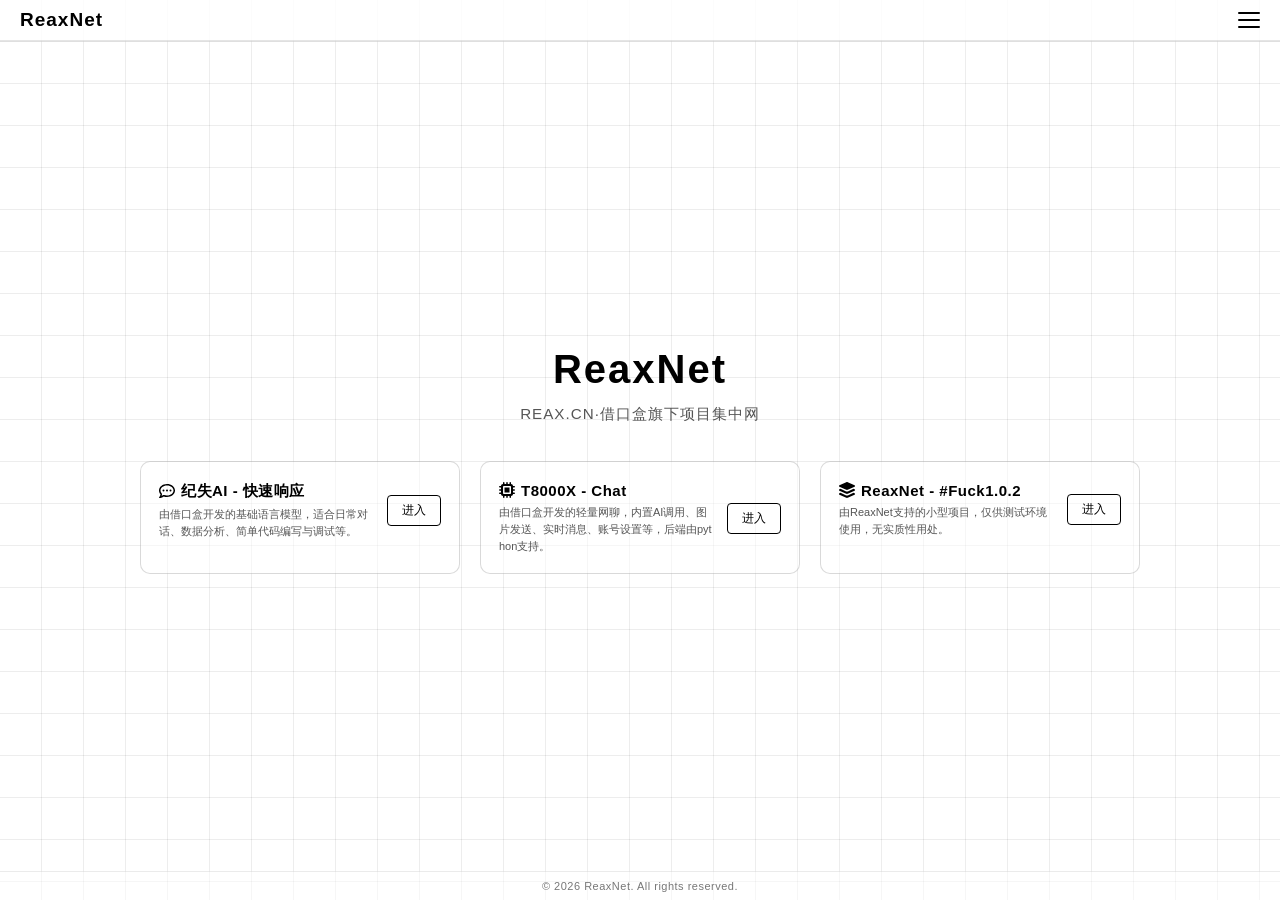
==== index.html @ e11a0709 "Add files via upload" ====
<!DOCTYPE html>
<html lang="zh-CN">
<head>
<meta charset="UTF-8">
<meta name="viewport" content="width=device-width, initial-scale=1.0">
<title>ReaxNet</title>
<link rel="stylesheet" href="style.css">
</head>
<body>

    <header>
        <nav>
            <div class="l">ReaxNet</div>
            <button class="m" aria-label="菜单">
                <span></span><span></span><span></span>
            </button>
        </nav>

        <div class="n">
            <div class="i">
                <a href="/">首页</a>
                <a href="https://ai.reax.cn">纪失AI</a>
                <a href="https://t8000x.cn">T8000X</a>
                <a href="https://fuck.reax.cn">#Fuck</a>
                <a href="https://support.reax.cn">赞助Reax项目</a>
                <a href="javascript:void(0);" onclick="IQ()">联系我们</a>
            </div>
        </div>
    </header>

    <div class="c">
        <h1>ReaxNet</h1>
        <p class="s">REAX.CN·借口盒旗下项目集中网</p>

        <div class="e">
            <div class="f">
                <div class="g"></div>
                <div class="h">
                    <div class="j">
                        <h3>
                            <img src="svg/ai.svg" class="k">
                            纪失AI - 快速响应
                        </h3>
                        <p>由借口盒开发的基础语言模型，适合日常对话、数据分析、简单代码编写与调试等。</p>
                    </div>
                    <a class="p" href="https://ai.reax.cn">进入</a>
                </div>
            </div>

            <div class="f">
                <div class="g"></div>
                <div class="h">
                    <div class="j">
                        <h3>
                            <img src="svg/chat.svg" class="k">
                            T8000X - Chat
                        </h3>
                        <p>由借口盒开发的轻量网聊，内置AI调用、图片发送、实时消息、账号设置等，后端由python支持。</p>
                    </div>
                    <a class="p" href="https://t8000x.cn">进入</a>
                </div>
            </div>

            <div class="f">
                <div class="g"></div>
                <div class="h">
                    <div class="j">
                        <h3>
                            <img src="svg/fuck.svg" class="k">
                            ReaxNet - #Fuck1.0.2
                        </h3>
                        <p>由ReaxNet支持的小型项目，仅供测试环境使用，无实质性用处。</p>
                    </div>
                    <a class="p" href="https://fuck.reax.cn">进入</a>
                </div>
            </div>
        </div>
    </div>

    <footer>
        © 2026 ReaxNet. All rights reserved.
    </footer>

    <script src="#"></script>
    <script src="Q"></script>
</body>
</html>
---- style.css ----
:root {
    --a: #000000;
    --b: #ffffff;
    --c: #555555;
    --d: #777777;
    --e: rgba(0, 0, 0, 0.07);
    --f: rgba(0, 0, 0, 0.05);
    --g: rgba(0, 0, 0, 0.08);
    --h: rgba(0, 0, 0, 0.10);
    --i: rgba(0, 0, 0, 0.15);
    --j: rgba(0, 0, 0, 0.45);
    --k: rgba(255, 255, 255, 0.50);
    --l: rgba(255, 255, 255, 0.60);
    --m: rgba(255, 255, 255, 0.62);
    --n: rgba(255, 255, 255, 0.80);
    --o: rgba(0, 0, 0, 0);

    --p: 42px;
    --q: 10px;
    --r: 1px;
    --s: 2px;
    --t: 4px;

    --u: 0.25s;
    --v: 0.4s;

    --w: 'Segoe UI', Tahoma, Geneva, Verdana, sans-serif;
}

* {
    margin: 0;
    padding: 0;
    box-sizing: border-box;
    font-family: var(--w);
    -webkit-tap-highlight-color: var(--o);
}

html { min-height: 100%; }

body {
    min-height: 100vh;
    display: flex;
    flex-direction: column;
    background-color: var(--b);
    background-image:
        linear-gradient(to right, var(--e) var(--r), transparent var(--r)),
        linear-gradient(to bottom, var(--e) var(--r), transparent var(--r));
    background-size: var(--p) var(--p);
    background-position: calc(var(--r) * -1) calc(var(--r) * -1);
    background-attachment: fixed;
    color: var(--a);
    overflow-x: hidden;
}

header {
    position: fixed;
    top: 0; left: 0; right: 0;
    z-index: 100;
}

nav {
    display: flex;
    justify-content: space-between;
    align-items: center;
    padding: 9px 20px;
    background: var(--n);
    border-bottom: var(--r) solid var(--h);
}

.l {
    font-size: 19px;
    font-weight: 600;
    letter-spacing: 1px;
    color: var(--a);
}

.m {
    background: none;
    border: none;
    cursor: pointer;
    width: 22px;
    height: 16px;
    display: flex;
    flex-direction: column;
    justify-content: space-between;
    padding: 0;
}

.m span {
    display: block;
    width: 100%;
    height: 1.8px;
    border-radius: var(--s);
    background: var(--a);
    transition: transform var(--u), opacity var(--u);
}

.m.a span:nth-child(1) { transform: translateY(7.1px) rotate(45deg); }
.m.a span:nth-child(2) { opacity: 0; }
.m.a span:nth-child(3) { transform: translateY(-7.1px) rotate(-45deg); }

.n {
    position: absolute;
    top: 100%; left: 0; right: 0;
    background: var(--l);
    border-bottom: var(--r) solid var(--h);
    display: grid;
    grid-template-rows: 0fr;
    overflow: hidden;
    transition: grid-template-rows var(--u) ease;
}

.n.a { grid-template-rows: 1fr; }

.i {
    overflow: hidden;
    display: flex;
    flex-direction: column;
    padding: 0;
    transition: padding var(--u) ease;
}

.n.a .i { padding: 3px 0; }

.n a {
    position: relative;
    display: block;
    padding: 7px 20px;
    color: var(--a);
    text-decoration: none;
    font-size: 14px;
    letter-spacing: 0.3px;
    transition: background var(--u), padding-left var(--u);
}

.n a::after {
    content: '';
    position: absolute;
    bottom: 4px; left: 20px; right: 20px;
    height: 1.5px;
    background: var(--a);
    transform: scaleX(0);
    transform-origin: left;
    transition: transform var(--u) ease;
}

.n a:hover::after,
.n a:focus::after,
.n a:active::after { transform: scaleX(1); }

.n a:hover {
    background: var(--f);
    padding-left: 24px;
}

.c {
    flex: 1;
    display: flex;
    flex-direction: column;
    align-items: center;
    justify-content: center;
    text-align: center;
    padding: 90px 20px 40px;
    position: relative;
    z-index: 1;
}

.c h1 {
    font-size: 2.5rem;
    font-weight: 700;
    letter-spacing: 2px;
    color: var(--a);
    margin-bottom: 12px;
}

.c .s {
    font-size: 0.95rem;
    color: var(--c);
    letter-spacing: 1px;
}

.e {
    display: flex;
    flex-wrap: wrap;
    justify-content: center;
    gap: 20px;
    margin-top: 36px;
    width: 100%;
    max-width: 1080px;
}

.f {
    position: relative;
    width: 320px;
    background: var(--k);
    border: var(--r) solid var(--i);
    border-radius: var(--q);
    padding: 20px 18px 18px;
    cursor: pointer;
    text-align: left;
    transition: border-color var(--u), background var(--u);
    overflow: hidden;
}

.f:hover {
    border-color: var(--j);
    background: var(--m);
}

.g {
    position: absolute;
    top: calc(var(--r) * -1);
    left: calc(var(--r) * -1);
    right: calc(var(--r) * -1);
    height: 3px;
    background: transparent;
    border-radius: var(--q) var(--q) 0 0;
    pointer-events: none;
    z-index: 5;
}

.g::before {
    content: '';
    position: absolute;
    inset: 0;
    background: var(--a);
    transform: scaleX(0);
    transform-origin: left center;
}

.g.r::before  { animation: lineIn  var(--v) ease forwards; }
.g.x::before { animation: lineOut var(--v) ease forwards; }

@keyframes lineIn {
    from { transform: scaleX(0); transform-origin: left center; }
    to   { transform: scaleX(1); transform-origin: left center; }
}

@keyframes lineOut {
    from { transform: scaleX(1); transform-origin: left center; }
    to   { transform: scaleX(0); transform-origin: left center; }
}

.h {
    display: flex;
    align-items: center;
    justify-content: space-between;
    gap: 14px;
}

.j { flex: 1; min-width: 0; }

.j h3 {
    font-size: 15px;
    font-weight: 600;
    color: var(--a);
    margin-bottom: 5px;
    letter-spacing: 0.5px;
    display: flex;
    align-items: center;
    gap: 6px;
}

.k {
    width: 16px;
    height: 16px;
    object-fit: contain;
    flex-shrink: 0;
}

.j p {
    font-size: 11px;
    line-height: 1.55;
    color: var(--c);
    word-break: break-all;
}

.p {
    flex-shrink: 0;
    display: inline-block;
    padding: 6px 14px;
    font-size: 12px;
    color: var(--a);
    text-decoration: none;
    border: var(--r) solid var(--a);
    border-radius: var(--t);
    background: transparent;
    transition: background var(--u), color var(--u);
    white-space: nowrap;
}

.p:hover {
    background: var(--a);
    color: var(--b);
}

footer {
    text-align: center;
    padding: 7px 20px;
    font-size: 11px;
    letter-spacing: 0.5px;
    line-height: 1.3;
    color: var(--d);
    border-top: var(--r) solid var(--g);
    background: var(--k);
    position: relative;
    z-index: 1;
}

@media (max-width: 1060px) { .f { width: 290px; } }

@media (max-width: 820px) {
    .c h1 { font-size: 2.4rem; }
    .e { gap: 14px; }
    .f { width: 100%; max-width: 380px; }
}
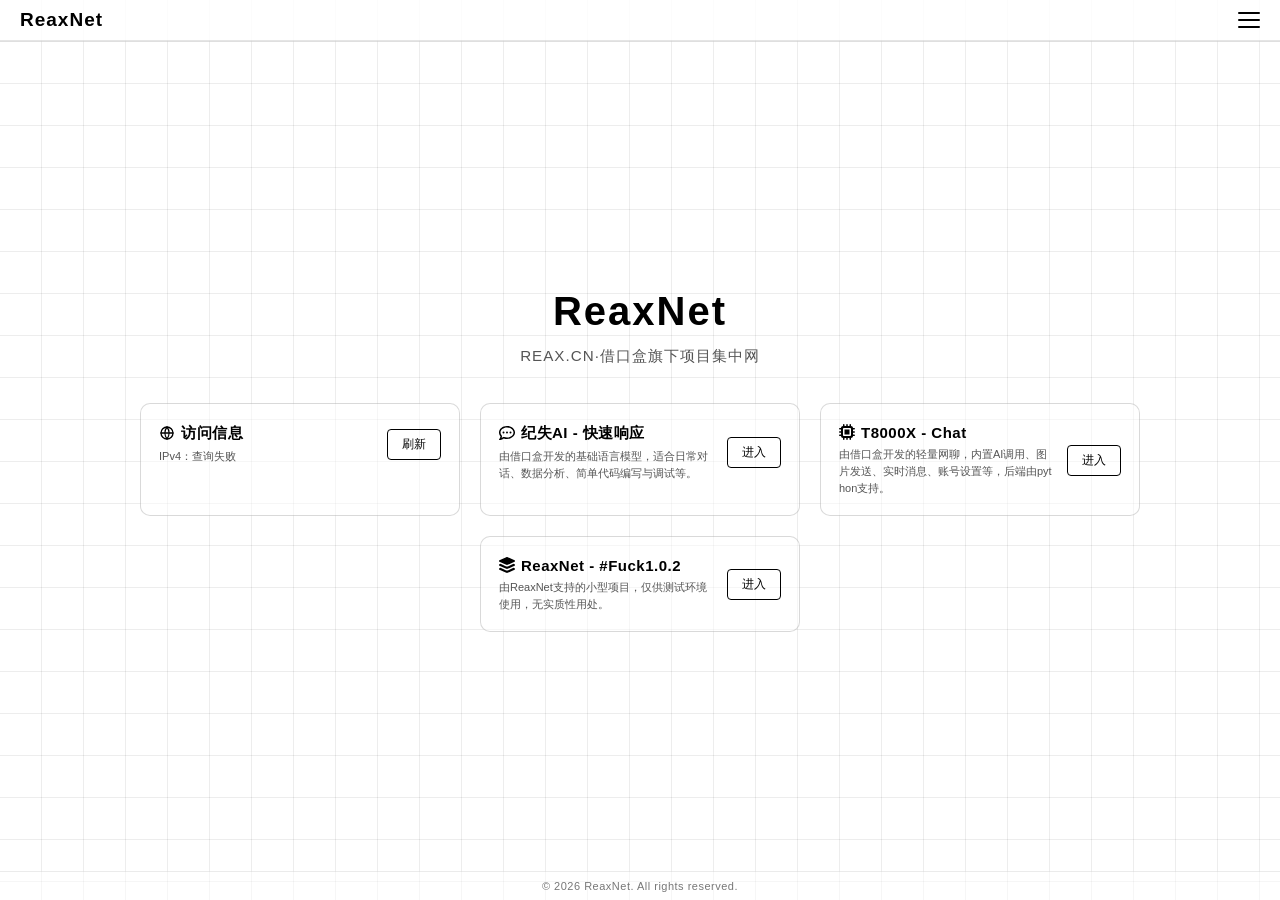
==== commit e0669b29: "Add files via upload" ====
--- a/index.html
+++ b/index.html
@@ -3,8 +3,331 @@
 <head>
 <meta charset="UTF-8">
 <meta name="viewport" content="width=device-width, initial-scale=1.0">
-<title>ReaxNet</title>
-<link rel="stylesheet" href="style.css">
+<title>ReaxNet Console</title>
+<style>
+:root {
+    --a: #000000;
+    --b: #ffffff;
+    --c: #555555;
+    --d: #777777;
+    --e: rgba(0, 0, 0, 0.07);
+    --f: rgba(0, 0, 0, 0.05);
+    --g: rgba(0, 0, 0, 0.08);
+    --h: rgba(0, 0, 0, 0.10);
+    --i: rgba(0, 0, 0, 0.15);
+    --j: rgba(0, 0, 0, 0.45);
+    --k: rgba(255, 255, 255, 0.50);
+    --l: rgba(255, 255, 255, 0.60);
+    --m: rgba(255, 255, 255, 0.62);
+    --n: rgba(255, 255, 255, 0.80);
+    --o: rgba(0, 0, 0, 0);
+
+    --p: 42px;
+    --q: 10px;
+    --r: 1px;
+    --s: 2px;
+    --t: 4px;
+
+    --u: 0.25s;
+    --v: 0.4s;
+
+    --w: 'Segoe UI', Tahoma, Geneva, Verdana, sans-serif;
+}
+
+* {
+    margin: 0;
+    padding: 0;
+    box-sizing: border-box;
+    font-family: var(--w);
+    -webkit-tap-highlight-color: var(--o);
+}
+
+html { min-height: 100%; }
+
+body {
+    min-height: 100vh;
+    display: flex;
+    flex-direction: column;
+    background-color: var(--b);
+    background-image:
+        linear-gradient(to right, var(--e) var(--r), transparent var(--r)),
+        linear-gradient(to bottom, var(--e) var(--r), transparent var(--r));
+    background-size: var(--p) var(--p);
+    background-position: calc(var(--r) * -1) calc(var(--r) * -1);
+    background-attachment: fixed;
+    color: var(--a);
+    overflow-x: hidden;
+}
+
+header {
+    position: fixed;
+    top: 0; left: 0; right: 0;
+    z-index: 100;
+}
+
+nav {
+    display: flex;
+    justify-content: space-between;
+    align-items: center;
+    padding: 9px 20px;
+    background: var(--n);
+    border-bottom: var(--r) solid var(--h);
+}
+
+.l {
+    font-size: 19px;
+    font-weight: 600;
+    letter-spacing: 1px;
+    color: var(--a);
+}
+
+.m {
+    background: none;
+    border: none;
+    cursor: pointer;
+    width: 22px;
+    height: 16px;
+    display: flex;
+    flex-direction: column;
+    justify-content: space-between;
+    padding: 0;
+}
+
+.m span {
+    display: block;
+    width: 100%;
+    height: 1.8px;
+    border-radius: var(--s);
+    background: var(--a);
+    transition: transform var(--u), opacity var(--u);
+}
+
+.m.a span:nth-child(1) { transform: translateY(7.1px) rotate(45deg); }
+.m.a span:nth-child(2) { opacity: 0; }
+.m.a span:nth-child(3) { transform: translateY(-7.1px) rotate(-45deg); }
+
+.n {
+    position: absolute;
+    top: 100%; left: 0; right: 0;
+    background: var(--l);
+    border-bottom: var(--r) solid var(--h);
+    display: grid;
+    grid-template-rows: 0fr;
+    overflow: hidden;
+    transition: grid-template-rows var(--u) ease;
+}
+
+.n.a { grid-template-rows: 1fr; }
+
+.i {
+    overflow: hidden;
+    display: flex;
+    flex-direction: column;
+    padding: 0;
+    transition: padding var(--u) ease;
+}
+
+.n.a .i { padding: 3px 0; }
+
+.n a {
+    position: relative;
+    display: block;
+    padding: 7px 20px;
+    color: var(--a);
+    text-decoration: none;
+    font-size: 14px;
+    letter-spacing: 0.3px;
+    transition: background var(--u), padding-left var(--u);
+}
+
+.n a::after {
+    content: '';
+    position: absolute;
+    bottom: 4px; left: 20px; right: 20px;
+    height: 1.5px;
+    background: var(--a);
+    transform: scaleX(0);
+    transform-origin: left;
+    transition: transform var(--u) ease;
+}
+
+.n a:hover::after,
+.n a:focus::after,
+.n a:active::after { transform: scaleX(1); }
+
+.n a:hover {
+    background: var(--f);
+    padding-left: 24px;
+}
+
+.c {
+    flex: 1;
+    display: flex;
+    flex-direction: column;
+    align-items: center;
+    justify-content: center;
+    text-align: center;
+    padding: 90px 20px 40px;
+    position: relative;
+    z-index: 1;
+}
+
+.c h1 {
+    font-size: 2.5rem;
+    font-weight: 700;
+    letter-spacing: 2px;
+    color: var(--a);
+    margin-bottom: 12px;
+}
+
+.c .s {
+    font-size: 0.95rem;
+    color: var(--c);
+    letter-spacing: 1px;
+}
+
+.e {
+    display: flex;
+    flex-wrap: wrap;
+    justify-content: center;
+    gap: 20px;
+    margin-top: 36px;
+    width: 100%;
+    max-width: 1080px;
+}
+
+.f {
+    position: relative;
+    width: 320px;
+    background: var(--k);
+    border: var(--r) solid var(--i);
+    border-radius: var(--q);
+    padding: 20px 18px 18px;
+    cursor: pointer;
+    text-align: left;
+    transition: border-color var(--u), background var(--u);
+    overflow: hidden;
+}
+
+.f:hover {
+    border-color: var(--j);
+    background: var(--m);
+}
+
+.g {
+    position: absolute;
+    top: calc(var(--r) * -1);
+    left: calc(var(--r) * -1);
+    right: calc(var(--r) * -1);
+    height: 3px;
+    background: transparent;
+    border-radius: var(--q) var(--q) 0 0;
+    pointer-events: none;
+    z-index: 5;
+}
+
+.g::before {
+    content: '';
+    position: absolute;
+    inset: 0;
+    background: var(--a);
+    transform: scaleX(0);
+    transform-origin: left center;
+}
+
+.g.r::before  { animation: lineIn  var(--v) ease forwards; }
+.g.x::before { animation: lineOut var(--v) ease forwards; }
+
+@keyframes lineIn {
+    from { transform: scaleX(0); transform-origin: left center; }
+    to   { transform: scaleX(1); transform-origin: left center; }
+}
+
+@keyframes lineOut {
+    from { transform: scaleX(1); transform-origin: left center; }
+    to   { transform: scaleX(0); transform-origin: left center; }
+}
+
+.h {
+    display: flex;
+    align-items: center;
+    justify-content: space-between;
+    gap: 14px;
+}
+
+.j { flex: 1; min-width: 0; }
+
+.j h3 {
+    font-size: 15px;
+    font-weight: 600;
+    color: var(--a);
+    margin-bottom: 5px;
+    letter-spacing: 0.5px;
+    display: flex;
+    align-items: center;
+    gap: 6px;
+}
+
+.k {
+    width: 16px;
+    height: 16px;
+    object-fit: contain;
+    flex-shrink: 0;
+}
+
+/* 新增：内联 SVG 图标也能吃到 .k 的尺寸 */
+svg.k {
+    stroke: var(--a);
+    fill: none;
+}
+
+.j p {
+    font-size: 11px;
+    line-height: 1.55;
+    color: var(--c);
+    word-break: break-all;
+}
+
+.p {
+    flex-shrink: 0;
+    display: inline-block;
+    padding: 6px 14px;
+    font-size: 12px;
+    color: var(--a);
+    text-decoration: none;
+    border: var(--r) solid var(--a);
+    border-radius: var(--t);
+    background: transparent;
+    transition: background var(--u), color var(--u);
+    white-space: nowrap;
+}
+
+.p:hover {
+    background: var(--a);
+    color: var(--b);
+}
+
+footer {
+    text-align: center;
+    padding: 7px 20px;
+    font-size: 11px;
+    letter-spacing: 0.5px;
+    line-height: 1.3;
+    color: var(--d);
+    border-top: var(--r) solid var(--g);
+    background: var(--k);
+    position: relative;
+    z-index: 1;
+}
+
+@media (max-width: 1060px) { .f { width: 290px; } }
+
+@media (max-width: 820px) {
+    .c h1 { font-size: 2.4rem; }
+    .e { gap: 14px; }
+    .f { width: 100%; max-width: 380px; }
+}
+</style>
 </head>
 <body>
 
@@ -33,6 +356,27 @@
         <p class="s">REAX.CN·借口盒旗下项目集中网</p>
 
         <div class="e">
+
+            <!-- ===== 新增：访问信息 ===== -->
+            <div class="f">
+                <div class="g"></div>
+                <div class="h">
+                    <div class="j">
+                        <h3>
+                            <svg class="k" viewBox="0 0 24 24" stroke-width="2"
+                                 stroke-linecap="round" stroke-linejoin="round">
+                                <circle cx="12" cy="12" r="9"></circle>
+                                <path d="M3 12h18"></path>
+                                <path d="M12 3a15 15 0 0 1 0 18a15 15 0 0 1 0-18"></path>
+                            </svg>
+                            访问信息
+                        </h3>
+                        <p>IPv4：<span id="ipv4">查询中…</span></p>
+                    </div>
+                    <a class="p" href="javascript:void(0);" id="ipRefresh">刷新</a>
+                </div>
+            </div>
+
             <div class="f">
                 <div class="g"></div>
                 <div class="h">
@@ -81,7 +425,121 @@
         © 2026 ReaxNet. All rights reserved.
     </footer>
 
-    <script src="#"></script>
-    <script src="Q"></script>
+    <script>
+    /* ===== S.js ===== */
+    document.addEventListener('DOMContentLoaded', function () {
+        const btn = document.querySelector('.m');
+        const navLinks = document.querySelector('.n');
+        const allLines = document.querySelectorAll('.g');
+
+        function playLine(card) {
+            const line = card.querySelector('.g');
+            line.classList.remove('r', 'x');
+            void line.offsetWidth;
+            line.classList.add('r');
+        }
+
+        function hideLine(line) {
+            line.classList.remove('r');
+            void line.offsetWidth;
+            line.classList.add('x');
+        }
+
+        document.addEventListener('pointerdown', function (e) {
+            const card = e.target.closest('.f');
+
+            allLines.forEach(function (line) {
+                const owner = line.closest('.f');
+                if (card && owner === card) return;
+                if (line.classList.contains('r')) {
+                    hideLine(line);
+                }
+            });
+
+            if (card) {
+                playLine(card);
+            }
+        });
+
+        document.addEventListener('click', function (e) {
+            const isMenuBtn = e.target.closest('.m');
+            const isMenuPanel = e.target.closest('.n');
+            const card = e.target.closest('.f');
+
+            if (isMenuBtn) {
+                navLinks.classList.toggle('a');
+                btn.classList.toggle('a');
+                return;
+            }
+
+            if (!isMenuPanel) {
+                navLinks.classList.remove('a');
+                btn.classList.remove('a');
+            }
+
+            if (card) {
+                const enterBtn = e.target.closest('.p');
+                if (enterBtn) {
+                    e.preventDefault();
+                    const url = enterBtn.getAttribute('href');
+                    // 新增：javascript: 这类占位链接不做跳转
+                    if (!url || url.startsWith('javascript:')) return;
+                    setTimeout(function () {
+                        window.location.href = url;
+                    }, 450);
+                }
+            }
+        });
+    });
+
+    /* ===== Q.js ===== */
+    function IQ() {
+      const qq = "3645935484",
+            link = "v6cQTemr3a",
+            ua = navigator.userAgent,
+            path = `card/show_pslcard?src_type=internal&version=1&uin=${qq}`;
+
+      location.href = /Windows/i.test(ua)
+        ? `mqqapi://${path}`
+        : /Android|iPhone|iPod|iPad|Macintosh|MacOS|Mac_OS_X/i.test(ua)
+          ? `mqq://${path}`
+          : `https://qm.qq.com/q/${link}`;
+    }
+
+    /* ===== IP.js ===== */
+    async function loadIPv4() {
+        const el = document.getElementById('ipv4');
+        if (!el) return;
+
+        el.textContent = '查询中…';
+
+        try {
+            const res = await fetch('/api/ip', {
+                cache: 'no-store',
+                headers: { 'Accept': 'application/json' }
+            });
+
+            if (!res.ok) throw new Error('HTTP ' + res.status);
+
+            const data = await res.json();
+            el.textContent = (data && data.ipv4) ? data.ipv4 : '未知';
+        } catch (err) {
+            el.textContent = '查询失败';
+        }
+    }
+
+    document.addEventListener('DOMContentLoaded', function () {
+        loadIPv4();
+
+        const refresh = document.getElementById('ipRefresh');
+        if (refresh) {
+            refresh.addEventListener('click', function (e) {
+                e.preventDefault();
+                e.stopPropagation();
+                loadIPv4();
+            }, true);
+        }
+    });
+    </script>
 </body>
 </html>
